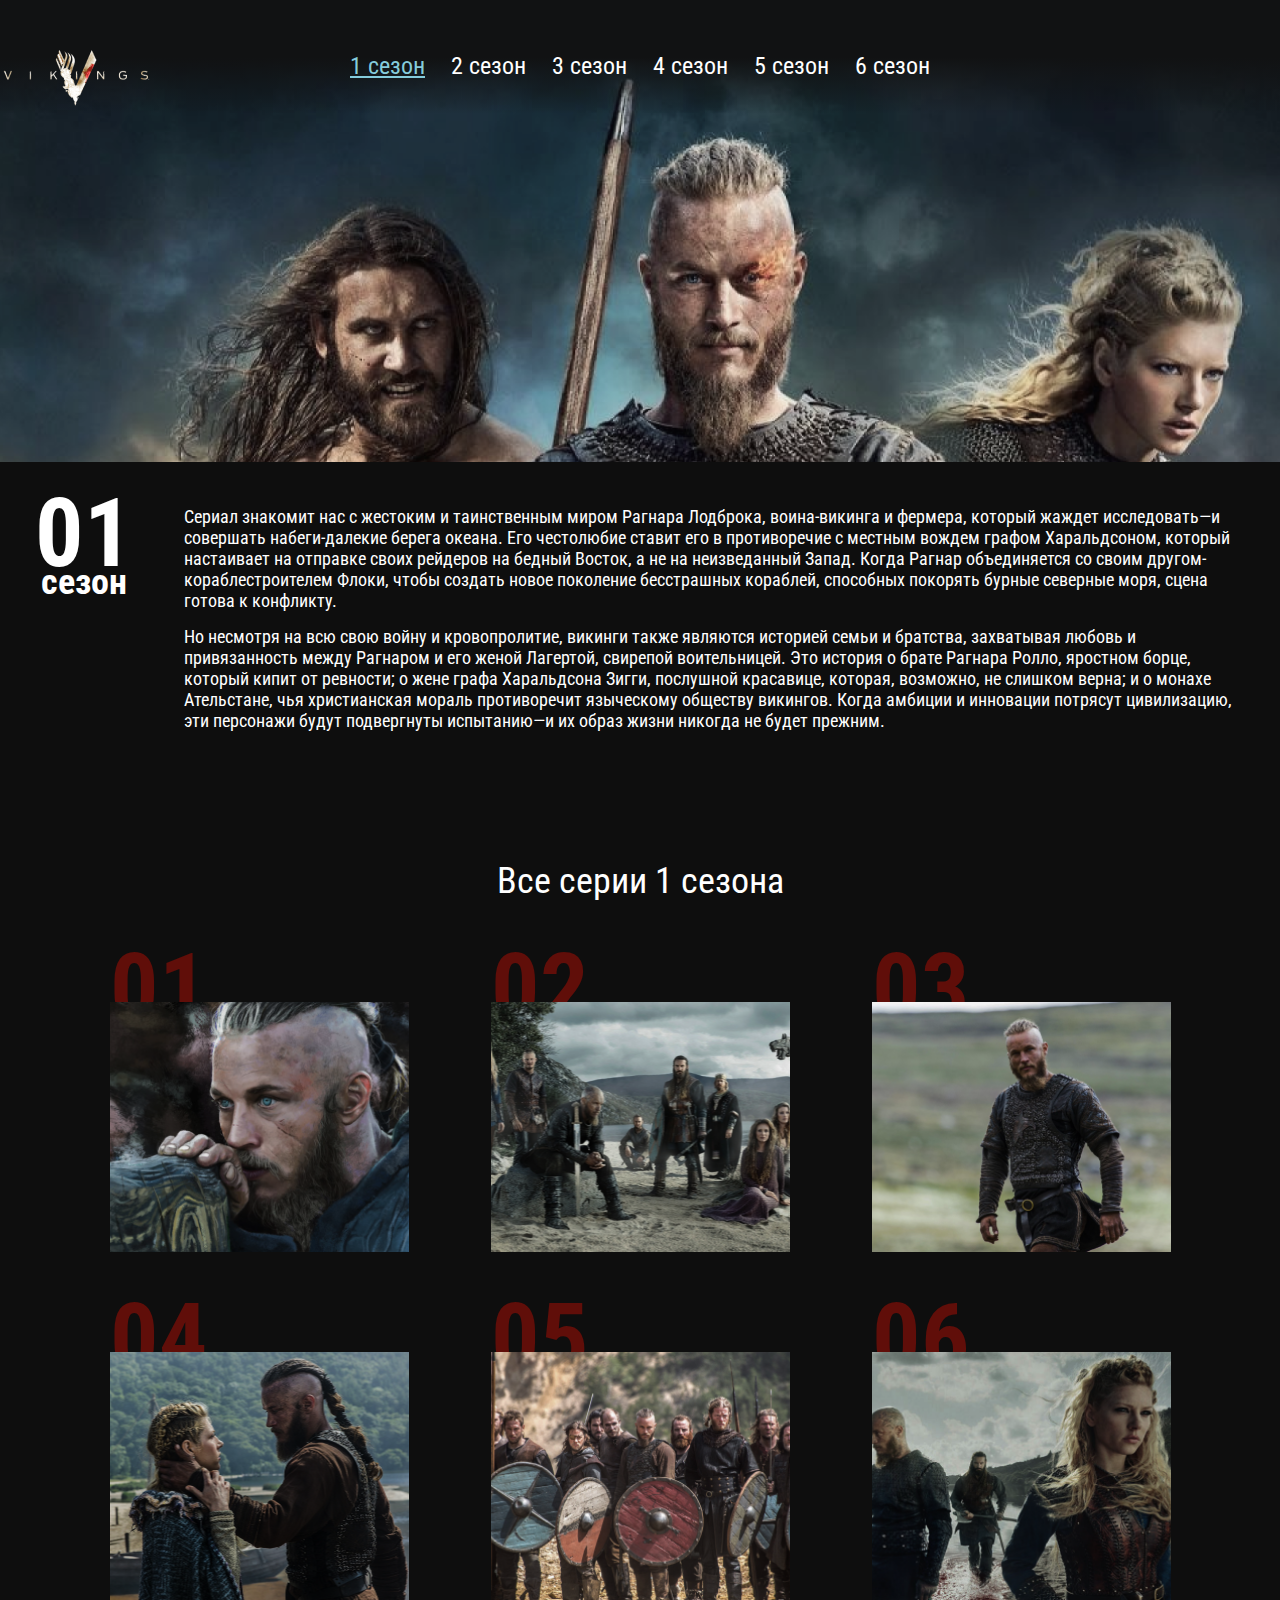
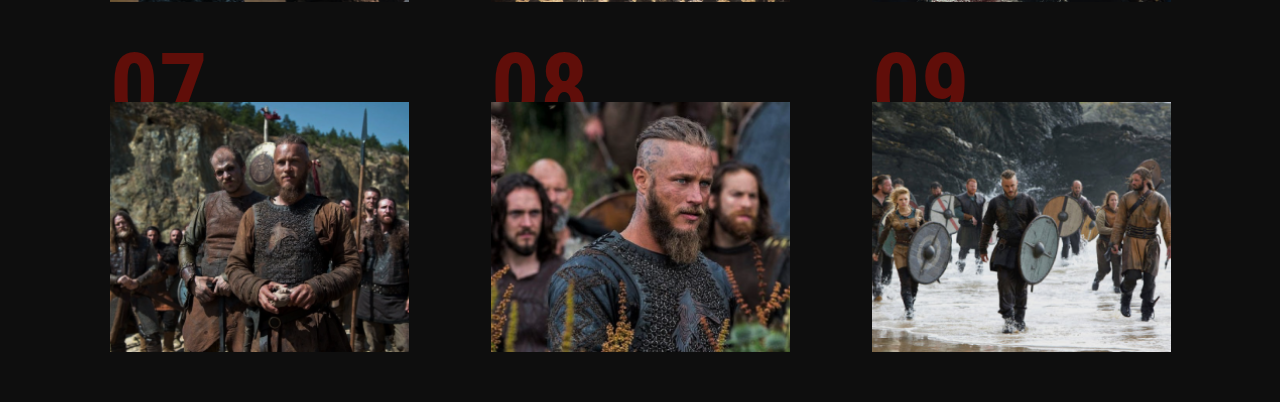
==== season-1.html @ 7e566978 "добавление на гитхаб" ====
<!DOCTYPE html>
<html lang="ru">
<head>
  <meta charset="UTF-8">
  <meta name="viewport" content="width=device-width, initial-scale=1.0">
  <meta http-equiv="X-UA-Compatible" content="ie=edge">
  <title>1 сезон</title>
  <link href="https://fonts.googleapis.com/css2?family=Roboto+Condensed:ital,wght@0,400;0,700;1,300&display=swap"
    rel="stylesheet">
  <link rel="stylesheet" href="css/reset.css">
  <link rel="stylesheet" href="css/jquery.fancybox.css">
  <link rel="stylesheet" href="css/style.css">
</head>

<body>  

  <header class="page-header">
    <nav class="menu">
      <div class="menu__container">
        <a href="index.html" class="menu__logo">
        <img src="images/logo-nav.png" alt="logo-nav" class="menu__logo-img">
      </a>
      <ul class="menu__list">
        <li class="menu__list-item">
          <a class="menu__list-link menu__list-link--active" href="#">1 сезон</a>
        </li>
        <li class="menu__list-item">
          <a class="menu__list-link" href="#">2 сезон</a>
        </li>
        <li class="menu__list-item">
          <a class="menu__list-link" href="#">3 сезон</a>
        </li>
        <li class="menu__list-item">
          <a class="menu__list-link" href="#">4 сезон</a>
        </li>
        <li class="menu__list-item">
          <a class="menu__list-link" href="#">5 сезон</a>
        </li>
        <li class="menu__list-item">
          <a class="menu__list-link" href="#">6 сезон</a>
        </li>
      </ul>
      </div>
    </nav>
    <div class="season-info">
      <div class="season-info__num">
        01
        <span>сезон</span>
      </div>
      <div class="season-info__text">
        <p>
          Сериал знакомит нас с жестоким и таинственным миром Рагнара Лодброка, воина-викинга и фермера, который жаждет исследовать—и совершать набеги-далекие берега океана. Его честолюбие ставит его в противоречие с местным вождем графом Харальдсоном, который настаивает на отправке своих рейдеров на бедный Восток, а не на неизведанный Запад. Когда Рагнар объединяется со своим другом-кораблестроителем Флоки, чтобы создать новое поколение бесстрашных кораблей, способных покорять бурные северные моря, сцена готова к конфликту.
        </p>
        <p>
          Но несмотря на всю свою войну и кровопролитие, викинги также являются историей семьи и братства, захватывая любовь и привязанность между Рагнаром и его женой Лагертой, свирепой воительницей. Это история о брате Рагнара Ролло, яростном борце, который кипит от ревности; о жене графа Харальдсона Зигги, послушной красавице, которая, возможно, не слишком верна; и о монахе Ательстане, чья христианская мораль противоречит языческому обществу викингов. Когда амбиции и инновации потрясут цивилизацию, эти персонажи будут подвергнуты испытанию—и их образ жизни никогда не будет прежним.
        </p>
      </div>
    </div>
  </header>
  <section class="seasons section-page">
    <div class="container">
      <h3 class="title title__seasons">
      Все серии 1 сезона
      </h3>
      <ol class="seasons__inner">
        <li class="seasons__item" style="background-image: url(images/series/series-1.png);">
          <a data-fancybox="gallery" href="https://youtu.be/1YVxm0GKhkM?autoplay=0" class="seasons__link">Смотреть</a>
        </li>
        <li class="seasons__item" style="background-image: url(images/series/series-2.png);">
          <a data-fancybox="gallery" href="https://youtu.be/1YVxm0GKhkM?autoplay=0" class="seasons__link">Смотреть</a>
        </li>
        <li class="seasons__item" style="background-image: url(images/series/series-3.png);">
          <a data-fancybox="gallery" href="https://youtu.be/1YVxm0GKhkM?autoplay=0" class="seasons__link">Смотреть</a>
        </li>
        <li class="seasons__item" style="background-image: url(images/series/series-4.png);">
          <a data-fancybox="gallery" href="https://youtu.be/1YVxm0GKhkM?autoplay=0" class="seasons__link">Смотреть</a>
        </li>
        <li class="seasons__item" style="background-image: url(images/series/series-5.png);">
          <a data-fancybox="gallery" href="https://youtu.be/1YVxm0GKhkM?autoplay=0" class="seasons__link">Смотреть</a>
        </li>
        <li class="seasons__item" style="background-image: url(images/series/series-6.png);">
          <a data-fancybox="gallery" href="https://youtu.be/1YVxm0GKhkM?autoplay=0" class="seasons__link">Смотреть</a>
        </li>
        <li class="seasons__item" style="background-image: url(images/series/series-7.png);">
          <a data-fancybox="gallery" href="https://youtu.be/1YVxm0GKhkM?autoplay=0" class="seasons__link">Смотреть</a>
        </li>
        <li class="seasons__item" style="background-image: url(images/series/series-8.png);">
          <a data-fancybox="gallery" href="https://youtu.be/1YVxm0GKhkM?autoplay=0" class="seasons__link">Смотреть</a>
        </li>
        <li class="seasons__item" style="background-image: url(images/series/series-9.png);">
          <a data-fancybox="gallery" href="https://youtu.be/1YVxm0GKhkM?autoplay=0" class="seasons__link">Смотреть</a>
        </li>
      </ol>
    </div>
  </section>
  
  
  
  
  <script src="https://ajax.googleapis.com/ajax/libs/jquery/3.4.1/jquery.min.js"></script>
  <script src="js/jquery.fancybox.min.js"></script>
  <script src="js/main.js"></script>
</body>
</html>
---- css/style.css ----
*{
  box-sizing: border-box;
  margin: 0;
  padding: 0;
}

body{
  background-color: #0E0E0E;
  color: #fff;
  font-family: 'Roboto Condensed',sans-serif;
  font-weight: 400;
  font-size: 18px;
  line-height: 21px;
}

a{
  color: inherit;
  text-decoration: none;
}

ul{
  list-style: none;
}

.container{
  width: 1220px;
  padding: 0 10px;
  margin: 0 auto;
}

.section-page{
  padding: 100px 0;
}

.title{
  text-align: center;
  margin-bottom: 100px;
  font-size: 36px;
  line-height: 42px;
  font-weight: 400;
}

.title__seasons{
  margin-bottom: 150px;
}

.header{
  background-image: url(../images/header-bg.jpg);
  height: 100vh;
  background-repeat: no-repeat;
  background-size: cover;
  background-position: center 55px;
  text-align: center;
}

.header::after{
  content: '';
  position: absolute;
  height: 70px;
  bottom: 0;
  left: 0;
  width: 100%;
  background: linear-gradient(180deg, #0E0E0E 0%, rgba(17, 17, 17, 0.850295) 16.53%, rgba(32, 31, 33, 0) 100%);
  transform: rotate(180deg);
}

.menu{
  position: relative;
  padding: 50px 0px 50px;
  background: linear-gradient(180deg,
    #111213 0%, #111213 43.62%,
    rgba(32, 31, 33, 0) 86.33%);
}

.menu__list{
  display: flex;
  justify-content: center;
}

.menu__list-item{
  padding: 0px 13px;
}

.menu__list-link{
  font-size: 36px;
  line-height: 42px;
}

.menu__list-link:hover,
.menu__list-link--active{
  color: #85CCDC;
  text-decoration: underline;
}

.logo{
  padding-top: 17vh;
}

.about__inner{
  padding-top: 100px;
  display: flex;
}

.about__info{
  width: 375px;
  margin-right: 50px;
  flex: none;
}

.about__info-item{
  margin-bottom: 25px;
  color: E5E5E5;
}

.about__info-item span{
 display: block;
}

.about__text{
  width: 63%;
}

.about__text p{
  margin-bottom: 20px;
}

.video{
  background-image: url(../images/video-bg.jpg);
  height: 100vh;
  background-size: cover;
  background-position: center center;
  background-repeat: no-repeat;
  text-align: right;
}

.video__text{
  color: #85CCDC;
  font-style: italic;
  font-weight: 300;
  font-size: 72px;
  line-height: 84px;
  padding-top: 45vh;
  margin-bottom: 40px;
}

.video__text span{
  display: block;
  padding-right: 285px;
}

.video__btn{
  padding-left: 112px;
  margin-right: 230px;
  position: relative;
}

.video__btn::before{
  content: '';
  position: absolute;
  width: 100px;
  height: 100px;
  top: -40px;
  left: 0;
  background-image: url(../images/youtube.svg);
}

.seasons__inner{
  display: grid;
  grid-template-columns: repeat(auto-fill, minmax(300px,1fr));
  grid-gap: 100px 75px;
  counter-reset: number;
}

.seasons__item{
  height: 250px;
  background-repeat: no-repeat;
  background-position: center center;
  background-size: cover;
  list-style: none;
  position: relative;
  display: flex;
  justify-content: center;
  align-items: center;
  text-align: center;
  margin: 0 auto;
}

.seasons__item:hover::after{
  content: '';
  position: absolute;
  top: 0;
  right: 0;
  left: 0;
  bottom: 0;
  background: rgba(14, 14, 14, 0.8);
}

.seasons__item:hover .seasons__link{
  opacity: 1;
}

.seasons__item::before{
  content: '0' counter(number);
  counter-increment: number;
  position: absolute;
  font-weight: bold;
  font-size: 96px;
  line-height: 112px;
  color: #600E09;
  left: 0;
  top: -70px;
  z-index: -1;
}

.seasons__item:nth-child(n+10)::before{
  content: counter(number);
}

.seasons__link{
  font-size: 36px;
  line-height: 42px;
  padding: 12px 78px 11px;
  background: #0E0E0E;
  opacity: 0;
  transition: all .3s;
  z-index: 2;
}

.heroes__inner{
  display: flex;
  justify-content: space-between;
}

.heroes__slider-img{
  max-width: 775px;
}

.heroes__slider-text{
  max-width: 350px;
}

.slick-btn{
  position: absolute;
  top: 50%;
  transform: translateY(-50%);
  border: none;
  background-color: transparent;
  z-index: 1;
  outline: none;
}

.slick-prev{
  left: 38px;
}

.slick-next{
  right: 38px;
}

.heroes__name{
  font-size: 72px;
  font-style: italic;
  font-weight: 300;
  line-height: 84px;
  color: #85CCDC;
  margin-bottom: 44px;
}

.heroes__text p{
 margin-bottom: 15px;
}

.copy{
  padding: 14px 15px;
  text-align: center;
}


/* start page season-1 */

.page-header{
  background-image: url(../images/season-1bg.png);
  background-repeat: no-repeat;
  background-position: center 50px;
  background-size: cover;
  height: 90vh;
  position: relative;
}

.menu__container{
  max-width: 1385px;
  margin: 0 auto;
  position: relative;
}

.menu__logo{
  position: absolute;
  left: 0;
}

.season-info{
  position: absolute;
  max-width: 1385px;
  display: flex;
  padding: 44px 47px 64px 35px;
  background-color: #0E0E0E;
  bottom: 0;
  left: 0;
  right: 0;
  margin: 0 auto;
}

.season-info__num{
  font-weight: bold;
  font-size: 96px;
  line-height: 55px;
  text-align: center;
  margin-right: 51px;
}

.season-info__num span{
  display: block;
  font-size: 36px;
  line-height: 42px;
  top: -5px;
}

.season-info__text p{
  margin-bottom: 15px;
}


/* end page season-1 */


/* start media */


@media(max-width: 1366px){
  .container{
    width: 85%;
  }
  .logo__img{
    width: 50%;
  }
  .menu__list-link{
    font-size: 24px;
    line-height: 32px;
  }
  .about__info{
    width: 250px;
  }
  .title {
    margin-bottom: 50px;
  }
  .section-page  {
    padding: 50px 0;
  }
  .title__seasons {
    margin-bottom: 100px;
  }
}

@media (max-width: 768px){
  .about__inner{
    display: block;
  }
  .about__text{
    width: 100%;
  }
  body{
    font-size: 16px;
    line-height: 19px;
  }
  .video__text{
    font-size: 48px;
    line-height: 56px;
  }
  .video__text span{
    padding-right: 200px;
  }
  .video__btn{
    margin-right: 0;
    padding-left: 62px;
  }
  .video__btn::before{
    width: 50px;
    height: 50px;
    background-size: cover;
    top: -16px;
  }
}

@media (max-width: 640px){
  .menu__list{
    display: none;
  }
  .logo{
    padding-top: 21vh;
  }
  .video__text span {
    padding-right: 180px;
  }
}



/* end media */
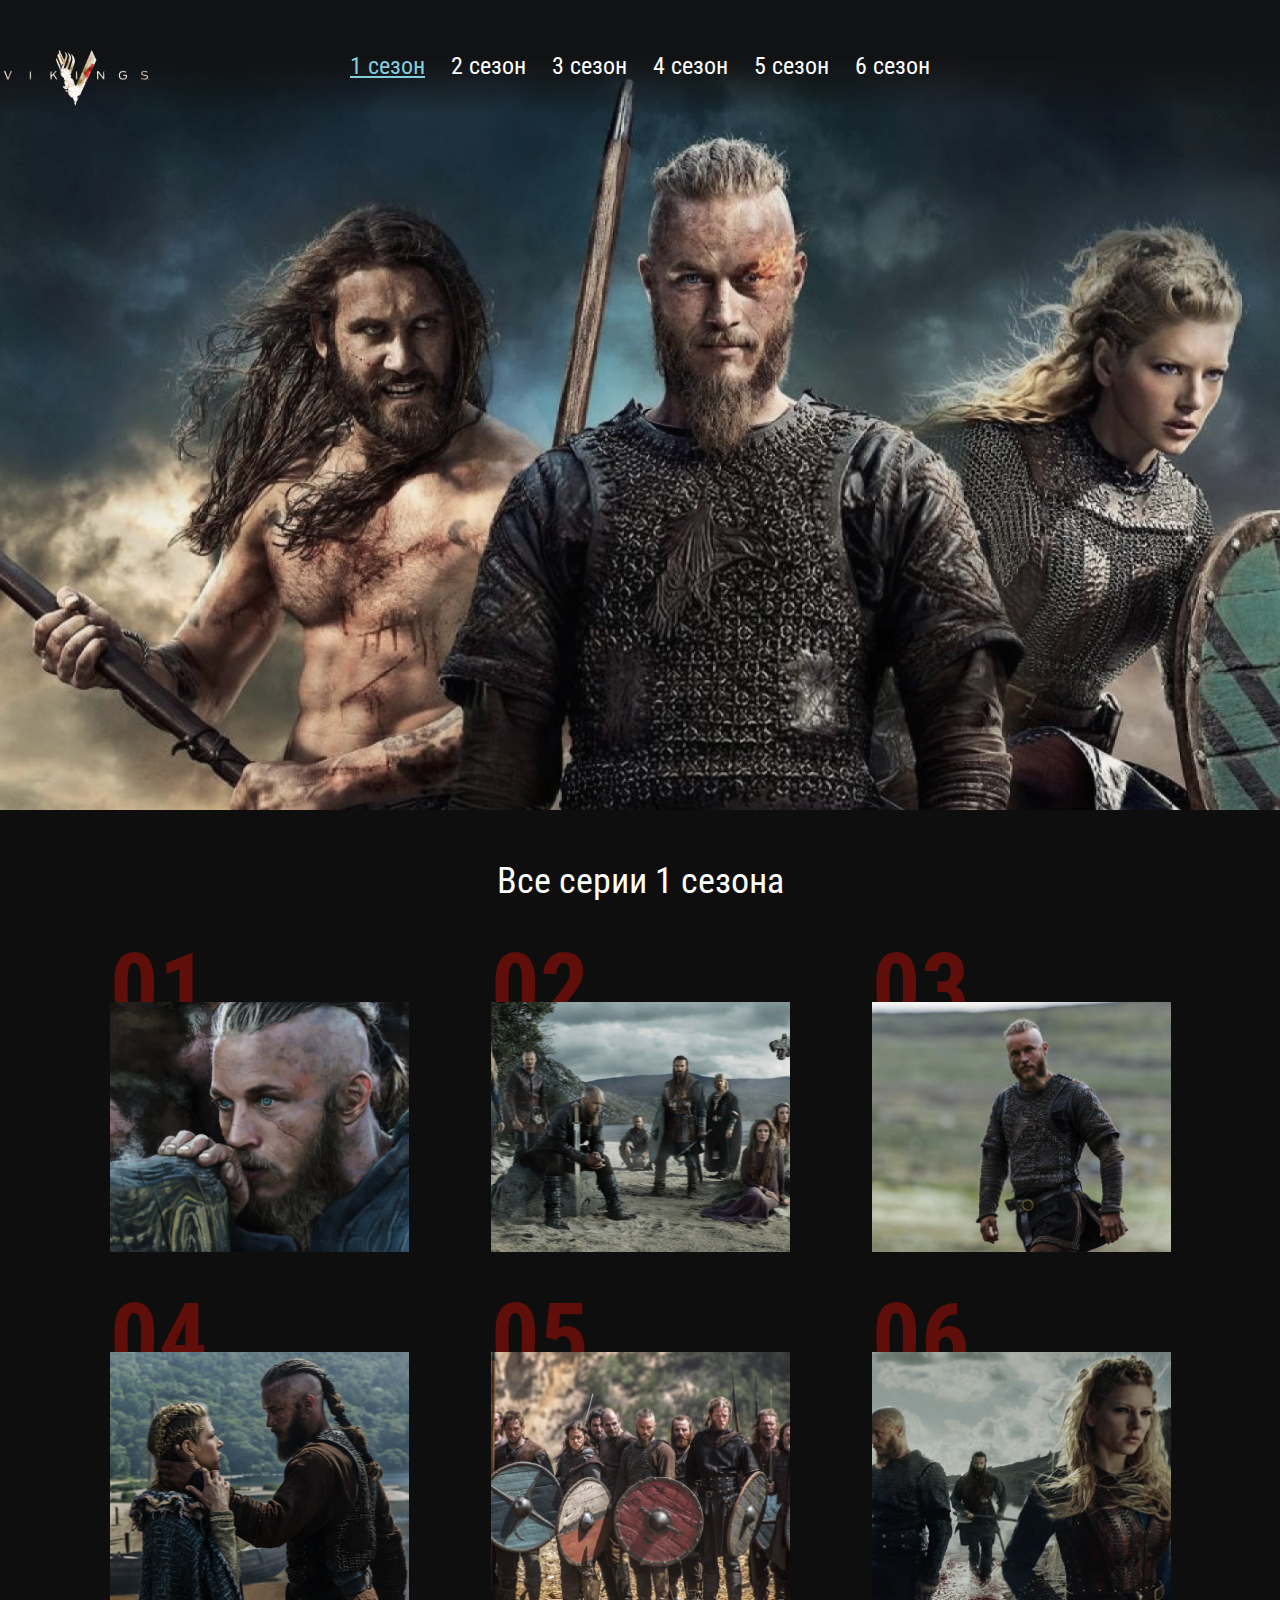
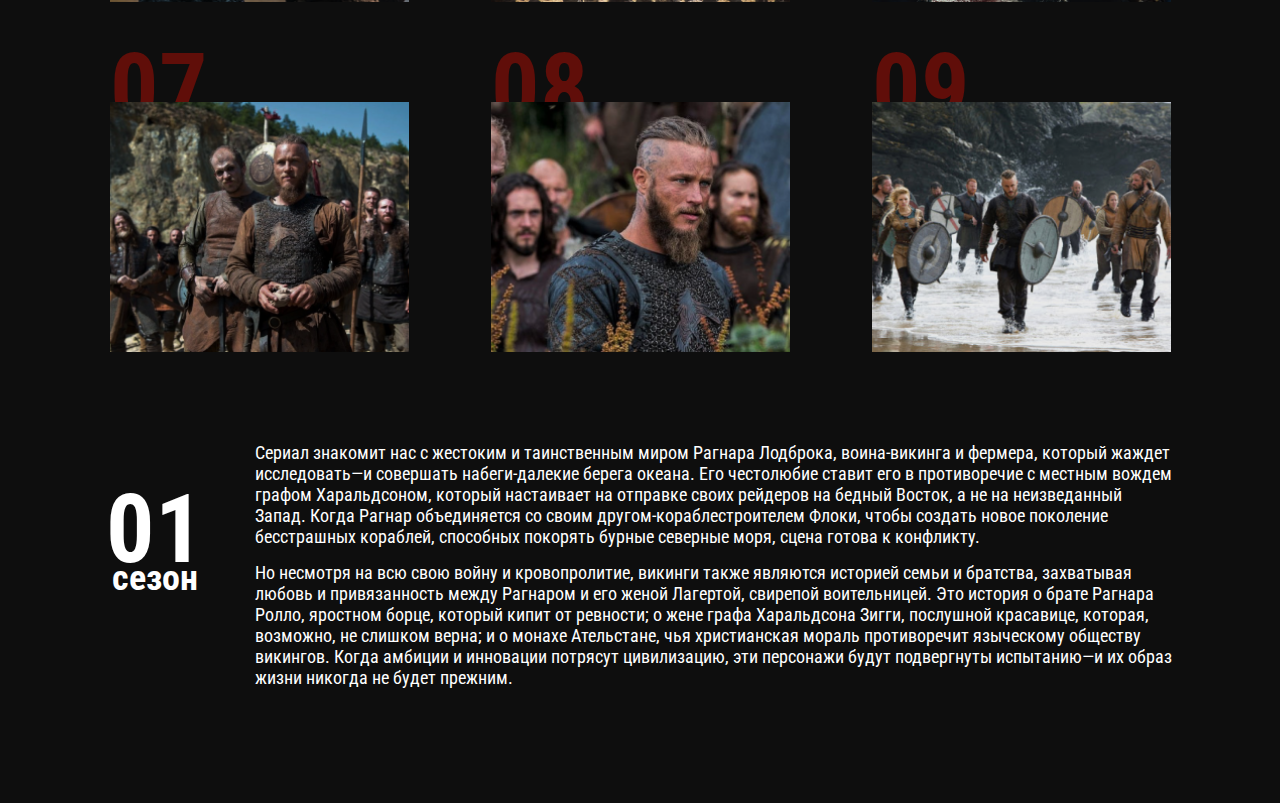
==== commit 09df4031: "Исходный вариант" ====
--- a/season-1.html
+++ b/season-1.html
@@ -1,104 +1,111 @@
 <!DOCTYPE html>
 <html lang="ru">
+
 <head>
-  <meta charset="UTF-8">
-  <meta name="viewport" content="width=device-width, initial-scale=1.0">
-  <meta http-equiv="X-UA-Compatible" content="ie=edge">
-  <title>1 сезон</title>
-  <link href="https://fonts.googleapis.com/css2?family=Roboto+Condensed:ital,wght@0,400;0,700;1,300&display=swap"
-    rel="stylesheet">
-  <link rel="stylesheet" href="css/reset.css">
-  <link rel="stylesheet" href="css/jquery.fancybox.css">
-  <link rel="stylesheet" href="css/style.css">
+    <meta charset="UTF-8">
+    <meta name="viewport" content="width=device-width, initial-scale=1.0">
+    <meta http-equiv="X-UA-Compatible" content="ie=edge">
+    <title>1 сезон</title>
+    <link href="https://fonts.googleapis.com/css2?family=Roboto+Condensed:ital,wght@0,400;0,700;1,300&display=swap" rel="stylesheet">
+    <link rel="stylesheet" href="css/reset.css">
+    <link rel="stylesheet" href="css/jquery.fancybox.css">
+    <link rel="stylesheet" href="css/style.css">
 </head>
 
-<body>  
+<body>
 
-  <header class="page-header">
-    <nav class="menu">
-      <div class="menu__container">
-        <a href="index.html" class="menu__logo">
-        <img src="images/logo-nav.png" alt="logo-nav" class="menu__logo-img">
-      </a>
-      <ul class="menu__list">
-        <li class="menu__list-item">
-          <a class="menu__list-link menu__list-link--active" href="#">1 сезон</a>
-        </li>
-        <li class="menu__list-item">
-          <a class="menu__list-link" href="#">2 сезон</a>
-        </li>
-        <li class="menu__list-item">
-          <a class="menu__list-link" href="#">3 сезон</a>
-        </li>
-        <li class="menu__list-item">
-          <a class="menu__list-link" href="#">4 сезон</a>
-        </li>
-        <li class="menu__list-item">
-          <a class="menu__list-link" href="#">5 сезон</a>
-        </li>
-        <li class="menu__list-item">
-          <a class="menu__list-link" href="#">6 сезон</a>
-        </li>
-      </ul>
-      </div>
-    </nav>
-    <div class="season-info">
-      <div class="season-info__num">
-        01
-        <span>сезон</span>
-      </div>
-      <div class="season-info__text">
-        <p>
-          Сериал знакомит нас с жестоким и таинственным миром Рагнара Лодброка, воина-викинга и фермера, который жаждет исследовать—и совершать набеги-далекие берега океана. Его честолюбие ставит его в противоречие с местным вождем графом Харальдсоном, который настаивает на отправке своих рейдеров на бедный Восток, а не на неизведанный Запад. Когда Рагнар объединяется со своим другом-кораблестроителем Флоки, чтобы создать новое поколение бесстрашных кораблей, способных покорять бурные северные моря, сцена готова к конфликту.
-        </p>
-        <p>
-          Но несмотря на всю свою войну и кровопролитие, викинги также являются историей семьи и братства, захватывая любовь и привязанность между Рагнаром и его женой Лагертой, свирепой воительницей. Это история о брате Рагнара Ролло, яростном борце, который кипит от ревности; о жене графа Харальдсона Зигги, послушной красавице, которая, возможно, не слишком верна; и о монахе Ательстане, чья христианская мораль противоречит языческому обществу викингов. Когда амбиции и инновации потрясут цивилизацию, эти персонажи будут подвергнуты испытанию—и их образ жизни никогда не будет прежним.
-        </p>
-      </div>
-    </div>
-  </header>
-  <section class="seasons section-page">
-    <div class="container">
-      <h3 class="title title__seasons">
-      Все серии 1 сезона
-      </h3>
-      <ol class="seasons__inner">
-        <li class="seasons__item" style="background-image: url(images/series/series-1.png);">
-          <a data-fancybox="gallery" href="https://youtu.be/1YVxm0GKhkM?autoplay=0" class="seasons__link">Смотреть</a>
-        </li>
-        <li class="seasons__item" style="background-image: url(images/series/series-2.png);">
-          <a data-fancybox="gallery" href="https://youtu.be/1YVxm0GKhkM?autoplay=0" class="seasons__link">Смотреть</a>
-        </li>
-        <li class="seasons__item" style="background-image: url(images/series/series-3.png);">
-          <a data-fancybox="gallery" href="https://youtu.be/1YVxm0GKhkM?autoplay=0" class="seasons__link">Смотреть</a>
-        </li>
-        <li class="seasons__item" style="background-image: url(images/series/series-4.png);">
-          <a data-fancybox="gallery" href="https://youtu.be/1YVxm0GKhkM?autoplay=0" class="seasons__link">Смотреть</a>
-        </li>
-        <li class="seasons__item" style="background-image: url(images/series/series-5.png);">
-          <a data-fancybox="gallery" href="https://youtu.be/1YVxm0GKhkM?autoplay=0" class="seasons__link">Смотреть</a>
-        </li>
-        <li class="seasons__item" style="background-image: url(images/series/series-6.png);">
-          <a data-fancybox="gallery" href="https://youtu.be/1YVxm0GKhkM?autoplay=0" class="seasons__link">Смотреть</a>
-        </li>
-        <li class="seasons__item" style="background-image: url(images/series/series-7.png);">
-          <a data-fancybox="gallery" href="https://youtu.be/1YVxm0GKhkM?autoplay=0" class="seasons__link">Смотреть</a>
-        </li>
-        <li class="seasons__item" style="background-image: url(images/series/series-8.png);">
-          <a data-fancybox="gallery" href="https://youtu.be/1YVxm0GKhkM?autoplay=0" class="seasons__link">Смотреть</a>
-        </li>
-        <li class="seasons__item" style="background-image: url(images/series/series-9.png);">
-          <a data-fancybox="gallery" href="https://youtu.be/1YVxm0GKhkM?autoplay=0" class="seasons__link">Смотреть</a>
-        </li>
-      </ol>
-    </div>
-  </section>
-  
-  
-  
-  
-  <script src="https://ajax.googleapis.com/ajax/libs/jquery/3.4.1/jquery.min.js"></script>
-  <script src="js/jquery.fancybox.min.js"></script>
-  <script src="js/main.js"></script>
+    <header class="page-header">
+        <nav class="menu">
+            <div class="menu__container">
+                <a href="https://pavel-shubin.github.io/vikings/" class="menu__logo">
+                    <img src="images/logo-nav.png" alt="logo-nav" class="menu__logo-img">
+                </a>
+                <ul class="menu__list">
+                    <li class="menu__list-item">
+                        <a class="menu__list-link menu__list-link--active" href="#">1 сезон</a>
+                    </li>
+                    <li class="menu__list-item">
+                        <a class="menu__list-link" href="#">2 сезон</a>
+                    </li>
+                    <li class="menu__list-item">
+                        <a class="menu__list-link" href="#">3 сезон</a>
+                    </li>
+                    <li class="menu__list-item">
+                        <a class="menu__list-link" href="#">4 сезон</a>
+                    </li>
+                    <li class="menu__list-item">
+                        <a class="menu__list-link" href="#">5 сезон</a>
+                    </li>
+                    <li class="menu__list-item">
+                        <a class="menu__list-link" href="#">6 сезон</a>
+                    </li>
+                </ul>
+            </div>
+        </nav>
+    </header>
+    <section class="seasons section-page">
+        <div class="container">
+            <h3 class="title title__seasons">
+                Все серии 1 сезона
+            </h3>
+            <ol class="seasons__inner">
+                <li class="seasons__item" style="background-image: url(images/series/series-1.png);">
+                    <a data-fancybox="gallery" href="https://youtu.be/1YVxm0GKhkM?autoplay=0" class="seasons__link">Смотреть</a>
+                </li>
+                <li class="seasons__item" style="background-image: url(images/series/series-2.png);">
+                    <a data-fancybox="gallery" href="https://youtu.be/1YVxm0GKhkM?autoplay=0" class="seasons__link">Смотреть</a>
+                </li>
+                <li class="seasons__item" style="background-image: url(images/series/series-3.png);">
+                    <a data-fancybox="gallery" href="https://youtu.be/1YVxm0GKhkM?autoplay=0" class="seasons__link">Смотреть</a>
+                </li>
+                <li class="seasons__item" style="background-image: url(images/series/series-4.png);">
+                    <a data-fancybox="gallery" href="https://youtu.be/1YVxm0GKhkM?autoplay=0" class="seasons__link">Смотреть</a>
+                </li>
+                <li class="seasons__item" style="background-image: url(images/series/series-5.png);">
+                    <a data-fancybox="gallery" href="https://youtu.be/1YVxm0GKhkM?autoplay=0" class="seasons__link">Смотреть</a>
+                </li>
+                <li class="seasons__item" style="background-image: url(images/series/series-6.png);">
+                    <a data-fancybox="gallery" href="https://youtu.be/1YVxm0GKhkM?autoplay=0" class="seasons__link">Смотреть</a>
+                </li>
+                <li class="seasons__item" style="background-image: url(images/series/series-7.png);">
+                    <a data-fancybox="gallery" href="https://youtu.be/1YVxm0GKhkM?autoplay=0" class="seasons__link">Смотреть</a>
+                </li>
+                <li class="seasons__item" style="background-image: url(images/series/series-8.png);">
+                    <a data-fancybox="gallery" href="https://youtu.be/1YVxm0GKhkM?autoplay=0" class="seasons__link">Смотреть</a>
+                </li>
+                <li class="seasons__item" style="background-image: url(images/series/series-9.png);">
+                    <a data-fancybox="gallery" href="https://youtu.be/1YVxm0GKhkM?autoplay=0" class="seasons__link">Смотреть</a>
+                </li>
+            </ol>
+        </div>
+    </section>
+    <section class="season_info season-page">
+        <div class="container season_info">
+            <div class="season-info__num">
+                01
+                <span>сезон</span>
+            </div>
+            <div class="season-info__text">
+                <p>
+                    Сериал знакомит нас с жестоким и таинственным миром Рагнара Лодброка, воина-викинга и фермера, который жаждет исследовать—и совершать набеги-далекие берега океана. Его честолюбие ставит его в противоречие с местным вождем графом Харальдсоном, который
+                    настаивает на отправке своих рейдеров на бедный Восток, а не на неизведанный Запад. Когда Рагнар объединяется со своим другом-кораблестроителем Флоки, чтобы создать новое поколение бесстрашных кораблей, способных покорять бурные северные
+                    моря, сцена готова к конфликту.
+                </p>
+                <p>
+                    Но несмотря на всю свою войну и кровопролитие, викинги также являются историей семьи и братства, захватывая любовь и привязанность между Рагнаром и его женой Лагертой, свирепой воительницей. Это история о брате Рагнара Ролло, яростном борце, который кипит
+                    от ревности; о жене графа Харальдсона Зигги, послушной красавице, которая, возможно, не слишком верна; и о монахе Ательстане, чья христианская мораль противоречит языческому обществу викингов. Когда амбиции и инновации потрясут цивилизацию,
+                    эти персонажи будут подвергнуты испытанию—и их образ жизни никогда не будет прежним.
+                </p>
+            </div>
+        </div>
+    </section>
+
+
+
+
+    <script src="https://ajax.googleapis.com/ajax/libs/jquery/3.4.1/jquery.min.js"></script>
+    <script src="js/jquery.fancybox.min.js"></script>
+    <script src="js/main.js"></script>
 </body>
+
 </html>--- a/css/style.css
+++ b/css/style.css
@@ -1,332 +1,348 @@
-*{
-  box-sizing: border-box;
-  margin: 0;
-  padding: 0;
-}
-
-body{
-  background-color: #0E0E0E;
-  color: #fff;
-  font-family: 'Roboto Condensed',sans-serif;
-  font-weight: 400;
-  font-size: 18px;
-  line-height: 21px;
-}
-
-a{
-  color: inherit;
-  text-decoration: none;
-}
-
-ul{
-  list-style: none;
-}
-
-.container{
-  width: 1220px;
-  padding: 0 10px;
-  margin: 0 auto;
-}
-
-.section-page{
-  padding: 100px 0;
-}
-
-.title{
-  text-align: center;
-  margin-bottom: 100px;
-  font-size: 36px;
-  line-height: 42px;
-  font-weight: 400;
-}
-
-.title__seasons{
-  margin-bottom: 150px;
-}
-
-.header{
-  background-image: url(../images/header-bg.jpg);
-  height: 100vh;
-  background-repeat: no-repeat;
-  background-size: cover;
-  background-position: center 55px;
-  text-align: center;
-}
-
-.header::after{
-  content: '';
-  position: absolute;
-  height: 70px;
-  bottom: 0;
-  left: 0;
-  width: 100%;
-  background: linear-gradient(180deg, #0E0E0E 0%, rgba(17, 17, 17, 0.850295) 16.53%, rgba(32, 31, 33, 0) 100%);
-  transform: rotate(180deg);
-}
-
-.menu{
-  position: relative;
-  padding: 50px 0px 50px;
-  background: linear-gradient(180deg,
-    #111213 0%, #111213 43.62%,
-    rgba(32, 31, 33, 0) 86.33%);
-}
-
-.menu__list{
-  display: flex;
-  justify-content: center;
-}
-
-.menu__list-item{
-  padding: 0px 13px;
-}
-
-.menu__list-link{
-  font-size: 36px;
-  line-height: 42px;
+* {
+    box-sizing: border-box;
+    margin: 0;
+    padding: 0;
+}
+
+body {
+    background-color: #0E0E0E;
+    color: #fff;
+    font-family: 'Roboto Condensed', sans-serif;
+    font-weight: 400;
+    font-size: 18px;
+    line-height: 21px;
+}
+
+a {
+    color: inherit;
+    text-decoration: none;
+}
+
+ul {
+    list-style: none;
+}
+
+.container {
+    width: 1220px;
+    padding: 0 10px;
+    margin: 0 auto;
+}
+
+.section-page {
+    padding: 100px 0;
+}
+
+.title {
+    text-align: center;
+    margin-bottom: 100px;
+    font-size: 36px;
+    line-height: 42px;
+    font-weight: 400;
+}
+
+.title__seasons {
+    margin-bottom: 150px;
+}
+
+.header {
+    background-image: url(../images/header-bg.jpg);
+    height: 100vh;
+    background-repeat: no-repeat;
+    background-size: cover;
+    background-position: center 55px;
+    text-align: center;
+}
+
+.header::after {
+    content: '';
+    position: absolute;
+    height: 70px;
+    bottom: 0;
+    left: 0;
+    width: 100%;
+    background: linear-gradient(180deg, #0E0E0E 0%, rgba(17, 17, 17, 0.850295) 16.53%, rgba(32, 31, 33, 0) 100%);
+    transform: rotate(180deg);
+}
+
+.menu {
+    position: relative;
+    padding: 50px 0px 50px;
+    background: linear-gradient(180deg, #111213 0%, #111213 43.62%, rgba(32, 31, 33, 0) 86.33%);
+}
+
+.menu__list {
+    display: flex;
+    justify-content: center;
+}
+
+.menu__list-item {
+    padding: 0px 13px;
+}
+
+.menu__list-link {
+    font-size: 36px;
+    line-height: 42px;
 }
 
 .menu__list-link:hover,
-.menu__list-link--active{
-  color: #85CCDC;
-  text-decoration: underline;
-}
-
-.logo{
-  padding-top: 17vh;
-}
-
-.about__inner{
-  padding-top: 100px;
-  display: flex;
-}
-
-.about__info{
-  width: 375px;
-  margin-right: 50px;
-  flex: none;
-}
-
-.about__info-item{
-  margin-bottom: 25px;
-  color: E5E5E5;
-}
-
-.about__info-item span{
- display: block;
-}
-
-.about__text{
-  width: 63%;
-}
-
-.about__text p{
-  margin-bottom: 20px;
-}
-
-.video{
-  background-image: url(../images/video-bg.jpg);
-  height: 100vh;
-  background-size: cover;
-  background-position: center center;
-  background-repeat: no-repeat;
-  text-align: right;
-}
-
-.video__text{
-  color: #85CCDC;
-  font-style: italic;
-  font-weight: 300;
-  font-size: 72px;
-  line-height: 84px;
-  padding-top: 45vh;
-  margin-bottom: 40px;
-}
-
-.video__text span{
-  display: block;
-  padding-right: 285px;
-}
-
-.video__btn{
-  padding-left: 112px;
-  margin-right: 230px;
-  position: relative;
-}
-
-.video__btn::before{
-  content: '';
-  position: absolute;
-  width: 100px;
-  height: 100px;
-  top: -40px;
-  left: 0;
-  background-image: url(../images/youtube.svg);
-}
-
-.seasons__inner{
-  display: grid;
-  grid-template-columns: repeat(auto-fill, minmax(300px,1fr));
-  grid-gap: 100px 75px;
-  counter-reset: number;
-}
-
-.seasons__item{
-  height: 250px;
-  background-repeat: no-repeat;
-  background-position: center center;
-  background-size: cover;
-  list-style: none;
-  position: relative;
-  display: flex;
-  justify-content: center;
-  align-items: center;
-  text-align: center;
-  margin: 0 auto;
-}
-
-.seasons__item:hover::after{
-  content: '';
-  position: absolute;
-  top: 0;
-  right: 0;
-  left: 0;
-  bottom: 0;
-  background: rgba(14, 14, 14, 0.8);
-}
-
-.seasons__item:hover .seasons__link{
-  opacity: 1;
-}
-
-.seasons__item::before{
-  content: '0' counter(number);
-  counter-increment: number;
-  position: absolute;
-  font-weight: bold;
-  font-size: 96px;
-  line-height: 112px;
-  color: #600E09;
-  left: 0;
-  top: -70px;
-  z-index: -1;
-}
-
-.seasons__item:nth-child(n+10)::before{
-  content: counter(number);
-}
-
-.seasons__link{
-  font-size: 36px;
-  line-height: 42px;
-  padding: 12px 78px 11px;
-  background: #0E0E0E;
-  opacity: 0;
-  transition: all .3s;
-  z-index: 2;
-}
-
-.heroes__inner{
-  display: flex;
-  justify-content: space-between;
-}
-
-.heroes__slider-img{
-  max-width: 775px;
-}
-
-.heroes__slider-text{
-  max-width: 350px;
-}
-
-.slick-btn{
-  position: absolute;
-  top: 50%;
-  transform: translateY(-50%);
-  border: none;
-  background-color: transparent;
-  z-index: 1;
-  outline: none;
-}
-
-.slick-prev{
-  left: 38px;
-}
-
-.slick-next{
-  right: 38px;
-}
-
-.heroes__name{
-  font-size: 72px;
-  font-style: italic;
-  font-weight: 300;
-  line-height: 84px;
-  color: #85CCDC;
-  margin-bottom: 44px;
-}
-
-.heroes__text p{
- margin-bottom: 15px;
-}
-
-.copy{
-  padding: 14px 15px;
-  text-align: center;
+.menu__list-link--active {
+    color: #85CCDC;
+    text-decoration: underline;
+}
+
+.logo {
+    padding-top: 17vh;
+}
+
+.about__inner {
+    padding-top: 100px;
+    display: flex;
+}
+
+.about__info {
+    width: 375px;
+    margin-right: 50px;
+    flex: none;
+}
+
+.about__info-item {
+    margin-bottom: 25px;
+    color: E5E5E5;
+}
+
+.about__info-item span {
+    display: block;
+}
+
+.about__text {
+    width: 63%;
+}
+
+.about__text p {
+    margin-bottom: 20px;
+}
+
+.video {
+    background-image: url(../images/video-bg.jpg);
+    height: 100vh;
+    background-size: cover;
+    background-position: center center;
+    background-repeat: no-repeat;
+    text-align: right;
+}
+
+.video__text {
+    color: #85CCDC;
+    font-style: italic;
+    font-weight: 300;
+    font-size: 72px;
+    line-height: 84px;
+    padding-top: 45vh;
+    margin-bottom: 40px;
+}
+
+.video__text span {
+    display: block;
+    padding-right: 285px;
+}
+
+.video__btn {
+    padding-left: 112px;
+    margin-right: 230px;
+    position: relative;
+}
+
+.video__btn::before {
+    content: '';
+    position: absolute;
+    width: 100px;
+    height: 100px;
+    top: -40px;
+    left: 0;
+    background-image: url(../images/youtube.svg);
+}
+
+.seasons__inner {
+    display: grid;
+    grid-template-columns: repeat(auto-fill, minmax(300px, 1fr));
+    grid-gap: 100px 75px;
+    counter-reset: number;
+}
+
+.seasons__item {
+    height: 250px;
+    background-repeat: no-repeat;
+    background-position: center center;
+    background-size: cover;
+    list-style: none;
+    position: relative;
+    display: flex;
+    justify-content: center;
+    align-items: center;
+    text-align: center;
+    margin: 0 auto;
+}
+
+.seasons__item:hover::after {
+    content: '';
+    position: absolute;
+    top: 0;
+    right: 0;
+    left: 0;
+    bottom: 0;
+    background: rgba(14, 14, 14, 0.8);
+}
+
+.seasons__item:hover .seasons__link {
+    opacity: 1;
+}
+
+.seasons__item::before {
+    content: '0' counter(number);
+    counter-increment: number;
+    position: absolute;
+    font-weight: bold;
+    font-size: 96px;
+    line-height: 112px;
+    color: #600E09;
+    left: 0;
+    top: -70px;
+    z-index: -1;
+}
+
+.seasons__item:nth-child(n+10)::before {
+    content: counter(number);
+}
+
+.seasons__link {
+    font-size: 36px;
+    color: #fff;
+    line-height: 42px;
+    padding: 12px 78px 11px;
+    background: #0E0E0E;
+    opacity: 0;
+    transition: all .3s;
+    z-index: 2;
+    border: none;
+}
+
+.season_info {
+    display: flex;
+    margin-top: 20px;
+    margin-bottom: 50px;
+}
+
+.season-info__num {
+    padding-top: 60px;
+}
+
+.kinobox_player {
+    min-width: 70vh;
+    display: block;
+    left: 0;
+}
+
+.heroes__inner {
+    display: flex;
+    justify-content: space-between;
+}
+
+.heroes__slider-img {
+    max-width: 775px;
+}
+
+.heroes__slider-text {
+    max-width: 350px;
+}
+
+.slick-btn {
+    position: absolute;
+    top: 50%;
+    transform: translateY(-50%);
+    border: none;
+    background-color: transparent;
+    z-index: 1;
+    outline: none;
+}
+
+.slick-prev {
+    left: 38px;
+}
+
+.slick-next {
+    right: 38px;
+}
+
+.heroes__name {
+    font-size: 72px;
+    font-style: italic;
+    font-weight: 300;
+    line-height: 84px;
+    color: #85CCDC;
+    margin-bottom: 44px;
+}
+
+.heroes__text p {
+    margin-bottom: 15px;
+}
+
+.copy {
+    padding: 14px 15px;
+    text-align: center;
 }
 
 
 /* start page season-1 */
 
-.page-header{
-  background-image: url(../images/season-1bg.png);
-  background-repeat: no-repeat;
-  background-position: center 50px;
-  background-size: cover;
-  height: 90vh;
-  position: relative;
-}
-
-.menu__container{
-  max-width: 1385px;
-  margin: 0 auto;
-  position: relative;
-}
-
-.menu__logo{
-  position: absolute;
-  left: 0;
-}
-
-.season-info{
-  position: absolute;
-  max-width: 1385px;
-  display: flex;
-  padding: 44px 47px 64px 35px;
-  background-color: #0E0E0E;
-  bottom: 0;
-  left: 0;
-  right: 0;
-  margin: 0 auto;
-}
-
-.season-info__num{
-  font-weight: bold;
-  font-size: 96px;
-  line-height: 55px;
-  text-align: center;
-  margin-right: 51px;
-}
-
-.season-info__num span{
-  display: block;
-  font-size: 36px;
-  line-height: 42px;
-  top: -5px;
-}
-
-.season-info__text p{
-  margin-bottom: 15px;
+.page-header {
+    background-image: url(../images/season-1bg.png);
+    background-repeat: no-repeat;
+    background-position: center 50px;
+    background-size: cover;
+    height: 90vh;
+    position: relative;
+}
+
+.menu__container {
+    max-width: 1385px;
+    margin: 0 auto;
+    position: relative;
+}
+
+.menu__logo {
+    position: absolute;
+    left: 0;
+}
+
+.season-info {
+    position: absolute;
+    max-width: 1385px;
+    display: flex;
+    padding: 44px 47px 64px 35px;
+    background-color: #0E0E0E;
+    bottom: 0;
+    left: 0;
+    right: 0;
+    margin: 0 auto;
+}
+
+.season-info__num {
+    font-weight: bold;
+    font-size: 96px;
+    line-height: 55px;
+    text-align: center;
+    margin-right: 51px;
+}
+
+.season-info__num span {
+    display: block;
+    font-size: 36px;
+    line-height: 42px;
+    top: -5px;
+}
+
+.season-info__text p {
+    margin-bottom: 15px;
 }
 
 
@@ -335,76 +351,72 @@
 
 /* start media */
 
-
-@media(max-width: 1366px){
-  .container{
-    width: 85%;
-  }
-  .logo__img{
-    width: 50%;
-  }
-  .menu__list-link{
-    font-size: 24px;
-    line-height: 32px;
-  }
-  .about__info{
-    width: 250px;
-  }
-  .title {
-    margin-bottom: 50px;
-  }
-  .section-page  {
-    padding: 50px 0;
-  }
-  .title__seasons {
-    margin-bottom: 100px;
-  }
-}
-
-@media (max-width: 768px){
-  .about__inner{
-    display: block;
-  }
-  .about__text{
-    width: 100%;
-  }
-  body{
-    font-size: 16px;
-    line-height: 19px;
-  }
-  .video__text{
-    font-size: 48px;
-    line-height: 56px;
-  }
-  .video__text span{
-    padding-right: 200px;
-  }
-  .video__btn{
-    margin-right: 0;
-    padding-left: 62px;
-  }
-  .video__btn::before{
-    width: 50px;
-    height: 50px;
-    background-size: cover;
-    top: -16px;
-  }
-}
-
-@media (max-width: 640px){
-  .menu__list{
-    display: none;
-  }
-  .logo{
-    padding-top: 21vh;
-  }
-  .video__text span {
-    padding-right: 180px;
-  }
-}
-
-
-
-/* end media */
-
-
+@media(max-width: 1366px) {
+    .container {
+        width: 85%;
+    }
+    .logo__img {
+        width: 50%;
+    }
+    .menu__list-link {
+        font-size: 24px;
+        line-height: 32px;
+    }
+    .about__info {
+        width: 250px;
+    }
+    .title {
+        margin-bottom: 50px;
+    }
+    .section-page {
+        padding: 50px 0;
+    }
+    .title__seasons {
+        margin-bottom: 100px;
+    }
+}
+
+@media (max-width: 768px) {
+    .about__inner {
+        display: block;
+    }
+    .about__text {
+        width: 100%;
+    }
+    body {
+        font-size: 16px;
+        line-height: 19px;
+    }
+    .video__text {
+        font-size: 48px;
+        line-height: 56px;
+    }
+    .video__text span {
+        padding-right: 200px;
+    }
+    .video__btn {
+        margin-right: 0;
+        padding-left: 62px;
+    }
+    .video__btn::before {
+        width: 50px;
+        height: 50px;
+        background-size: cover;
+        top: -16px;
+    }
+}
+
+@media (max-width: 640px) {
+    .menu__list {
+        display: none;
+    }
+    .logo {
+        padding-top: 21vh;
+    }
+    .video__text span {
+        padding-right: 180px;
+    }
+}
+
+
+/* end media */